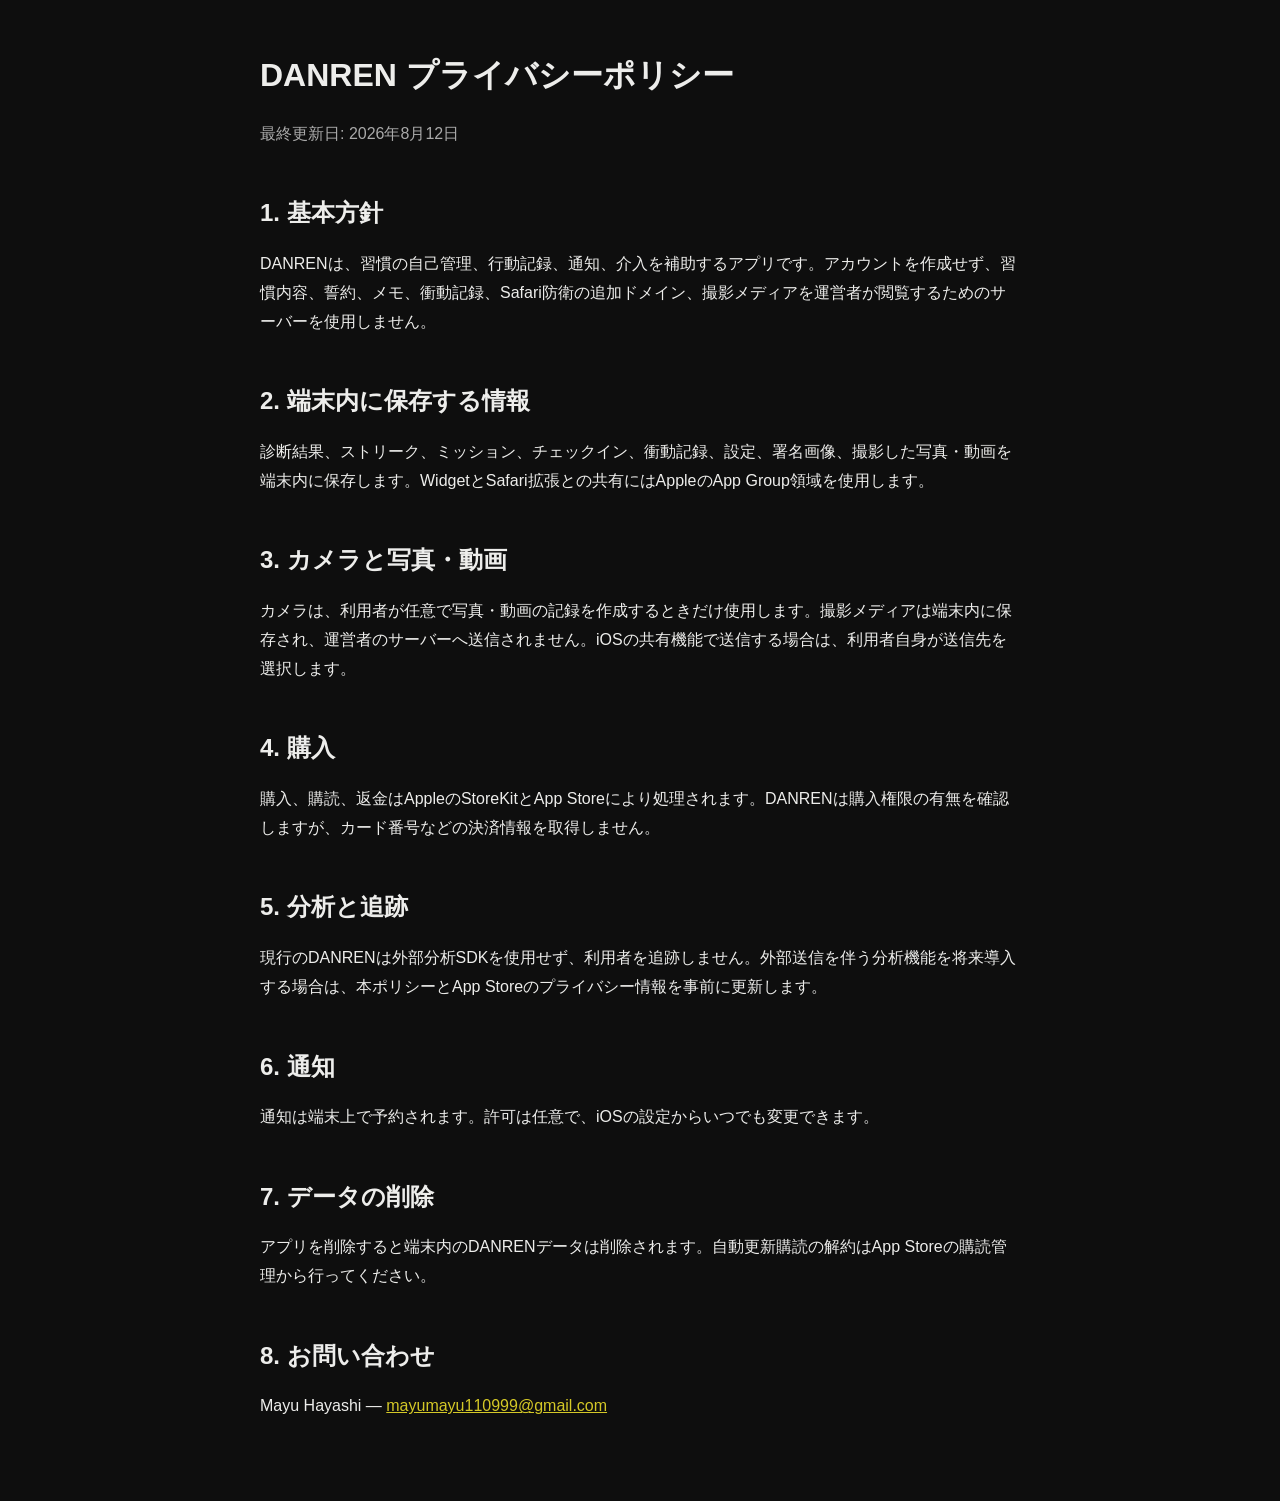
==== danren/privacy.html @ c9399cfd "Publish DANREN legal pages" ====
<!doctype html>
<html lang="ja">
<head>
  <meta charset="utf-8">
  <meta name="viewport" content="width=device-width,initial-scale=1">
  <title>DANREN プライバシーポリシー</title>
  <meta name="description" content="DANRENのプライバシーポリシー">
  <style>body{max-width:760px;margin:auto;padding:32px 20px 64px;background:#0e0e0e;color:#ededeb;font:16px/1.8 -apple-system,BlinkMacSystemFont,sans-serif}h1,h2{line-height:1.4}h2{margin-top:2em}a{color:#d4c827}.meta{color:#aaa}</style>
</head>
<body>
  <h1>DANREN プライバシーポリシー</h1>
  <p class="meta">最終更新日: 2026年8月12日</p>
  <h2>1. 基本方針</h2>
  <p>DANRENは、習慣の自己管理、行動記録、通知、介入を補助するアプリです。アカウントを作成せず、習慣内容、誓約、メモ、衝動記録、Safari防衛の追加ドメイン、撮影メディアを運営者が閲覧するためのサーバーを使用しません。</p>
  <h2>2. 端末内に保存する情報</h2>
  <p>診断結果、ストリーク、ミッション、チェックイン、衝動記録、設定、署名画像、撮影した写真・動画を端末内に保存します。WidgetとSafari拡張との共有にはAppleのApp Group領域を使用します。</p>
  <h2>3. カメラと写真・動画</h2>
  <p>カメラは、利用者が任意で写真・動画の記録を作成するときだけ使用します。撮影メディアは端末内に保存され、運営者のサーバーへ送信されません。iOSの共有機能で送信する場合は、利用者自身が送信先を選択します。</p>
  <h2>4. 購入</h2>
  <p>購入、購読、返金はAppleのStoreKitとApp Storeにより処理されます。DANRENは購入権限の有無を確認しますが、カード番号などの決済情報を取得しません。</p>
  <h2>5. 分析と追跡</h2>
  <p>現行のDANRENは外部分析SDKを使用せず、利用者を追跡しません。外部送信を伴う分析機能を将来導入する場合は、本ポリシーとApp Storeのプライバシー情報を事前に更新します。</p>
  <h2>6. 通知</h2>
  <p>通知は端末上で予約されます。許可は任意で、iOSの設定からいつでも変更できます。</p>
  <h2>7. データの削除</h2>
  <p>アプリを削除すると端末内のDANRENデータは削除されます。自動更新購読の解約はApp Storeの購読管理から行ってください。</p>
  <h2>8. お問い合わせ</h2>
  <p>Mayu Hayashi — <a href="mailto:mayumayu110999@gmail.com">mayumayu110999@gmail.com</a></p>
</body>
</html>
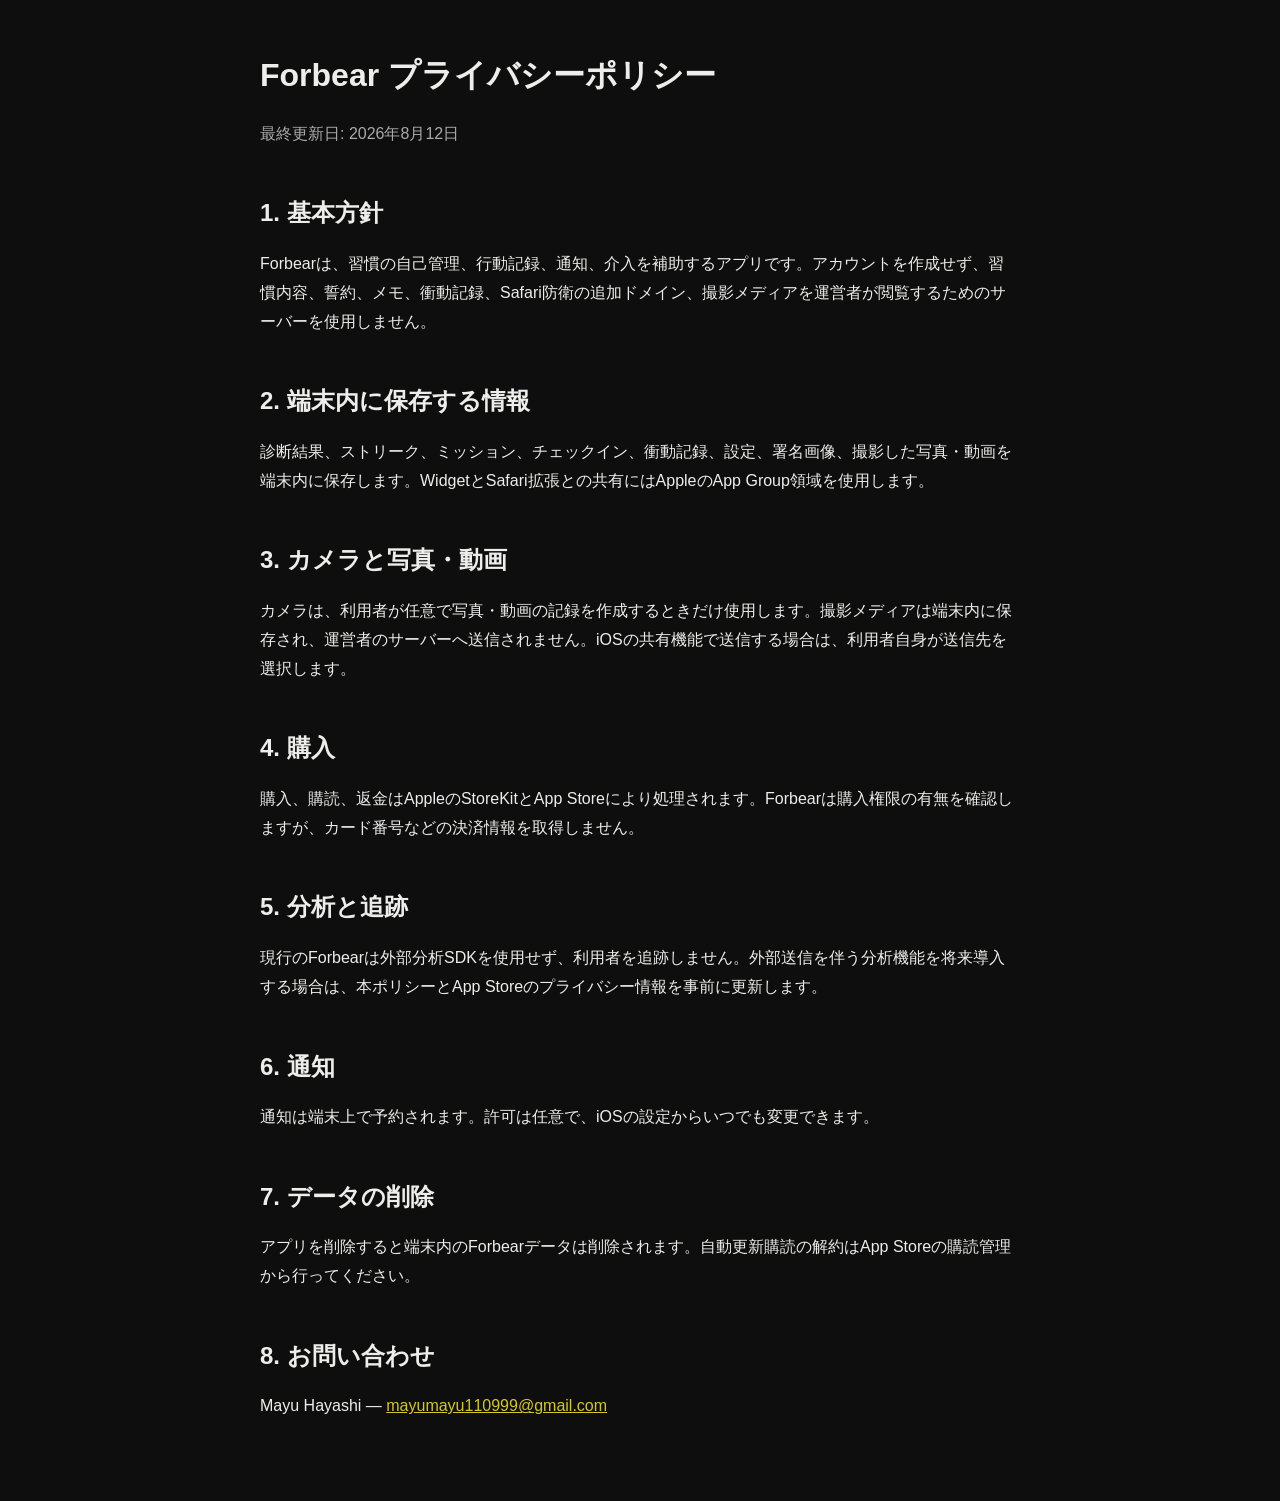
==== commit 47849506: "Rename DANREN legal pages to Forbear" ====
--- a/danren/privacy.html
+++ b/danren/privacy.html
@@ -3,27 +3,27 @@
 <head>
   <meta charset="utf-8">
   <meta name="viewport" content="width=device-width,initial-scale=1">
-  <title>DANREN プライバシーポリシー</title>
-  <meta name="description" content="DANRENのプライバシーポリシー">
+  <title>Forbear プライバシーポリシー</title>
+  <meta name="description" content="Forbearのプライバシーポリシー">
   <style>body{max-width:760px;margin:auto;padding:32px 20px 64px;background:#0e0e0e;color:#ededeb;font:16px/1.8 -apple-system,BlinkMacSystemFont,sans-serif}h1,h2{line-height:1.4}h2{margin-top:2em}a{color:#d4c827}.meta{color:#aaa}</style>
 </head>
 <body>
-  <h1>DANREN プライバシーポリシー</h1>
+  <h1>Forbear プライバシーポリシー</h1>
   <p class="meta">最終更新日: 2026年8月12日</p>
   <h2>1. 基本方針</h2>
-  <p>DANRENは、習慣の自己管理、行動記録、通知、介入を補助するアプリです。アカウントを作成せず、習慣内容、誓約、メモ、衝動記録、Safari防衛の追加ドメイン、撮影メディアを運営者が閲覧するためのサーバーを使用しません。</p>
+  <p>Forbearは、習慣の自己管理、行動記録、通知、介入を補助するアプリです。アカウントを作成せず、習慣内容、誓約、メモ、衝動記録、Safari防衛の追加ドメイン、撮影メディアを運営者が閲覧するためのサーバーを使用しません。</p>
   <h2>2. 端末内に保存する情報</h2>
   <p>診断結果、ストリーク、ミッション、チェックイン、衝動記録、設定、署名画像、撮影した写真・動画を端末内に保存します。WidgetとSafari拡張との共有にはAppleのApp Group領域を使用します。</p>
   <h2>3. カメラと写真・動画</h2>
   <p>カメラは、利用者が任意で写真・動画の記録を作成するときだけ使用します。撮影メディアは端末内に保存され、運営者のサーバーへ送信されません。iOSの共有機能で送信する場合は、利用者自身が送信先を選択します。</p>
   <h2>4. 購入</h2>
-  <p>購入、購読、返金はAppleのStoreKitとApp Storeにより処理されます。DANRENは購入権限の有無を確認しますが、カード番号などの決済情報を取得しません。</p>
+  <p>購入、購読、返金はAppleのStoreKitとApp Storeにより処理されます。Forbearは購入権限の有無を確認しますが、カード番号などの決済情報を取得しません。</p>
   <h2>5. 分析と追跡</h2>
-  <p>現行のDANRENは外部分析SDKを使用せず、利用者を追跡しません。外部送信を伴う分析機能を将来導入する場合は、本ポリシーとApp Storeのプライバシー情報を事前に更新します。</p>
+  <p>現行のForbearは外部分析SDKを使用せず、利用者を追跡しません。外部送信を伴う分析機能を将来導入する場合は、本ポリシーとApp Storeのプライバシー情報を事前に更新します。</p>
   <h2>6. 通知</h2>
   <p>通知は端末上で予約されます。許可は任意で、iOSの設定からいつでも変更できます。</p>
   <h2>7. データの削除</h2>
-  <p>アプリを削除すると端末内のDANRENデータは削除されます。自動更新購読の解約はApp Storeの購読管理から行ってください。</p>
+  <p>アプリを削除すると端末内のForbearデータは削除されます。自動更新購読の解約はApp Storeの購読管理から行ってください。</p>
   <h2>8. お問い合わせ</h2>
   <p>Mayu Hayashi — <a href="mailto:mayumayu110999@gmail.com">mayumayu110999@gmail.com</a></p>
 </body>
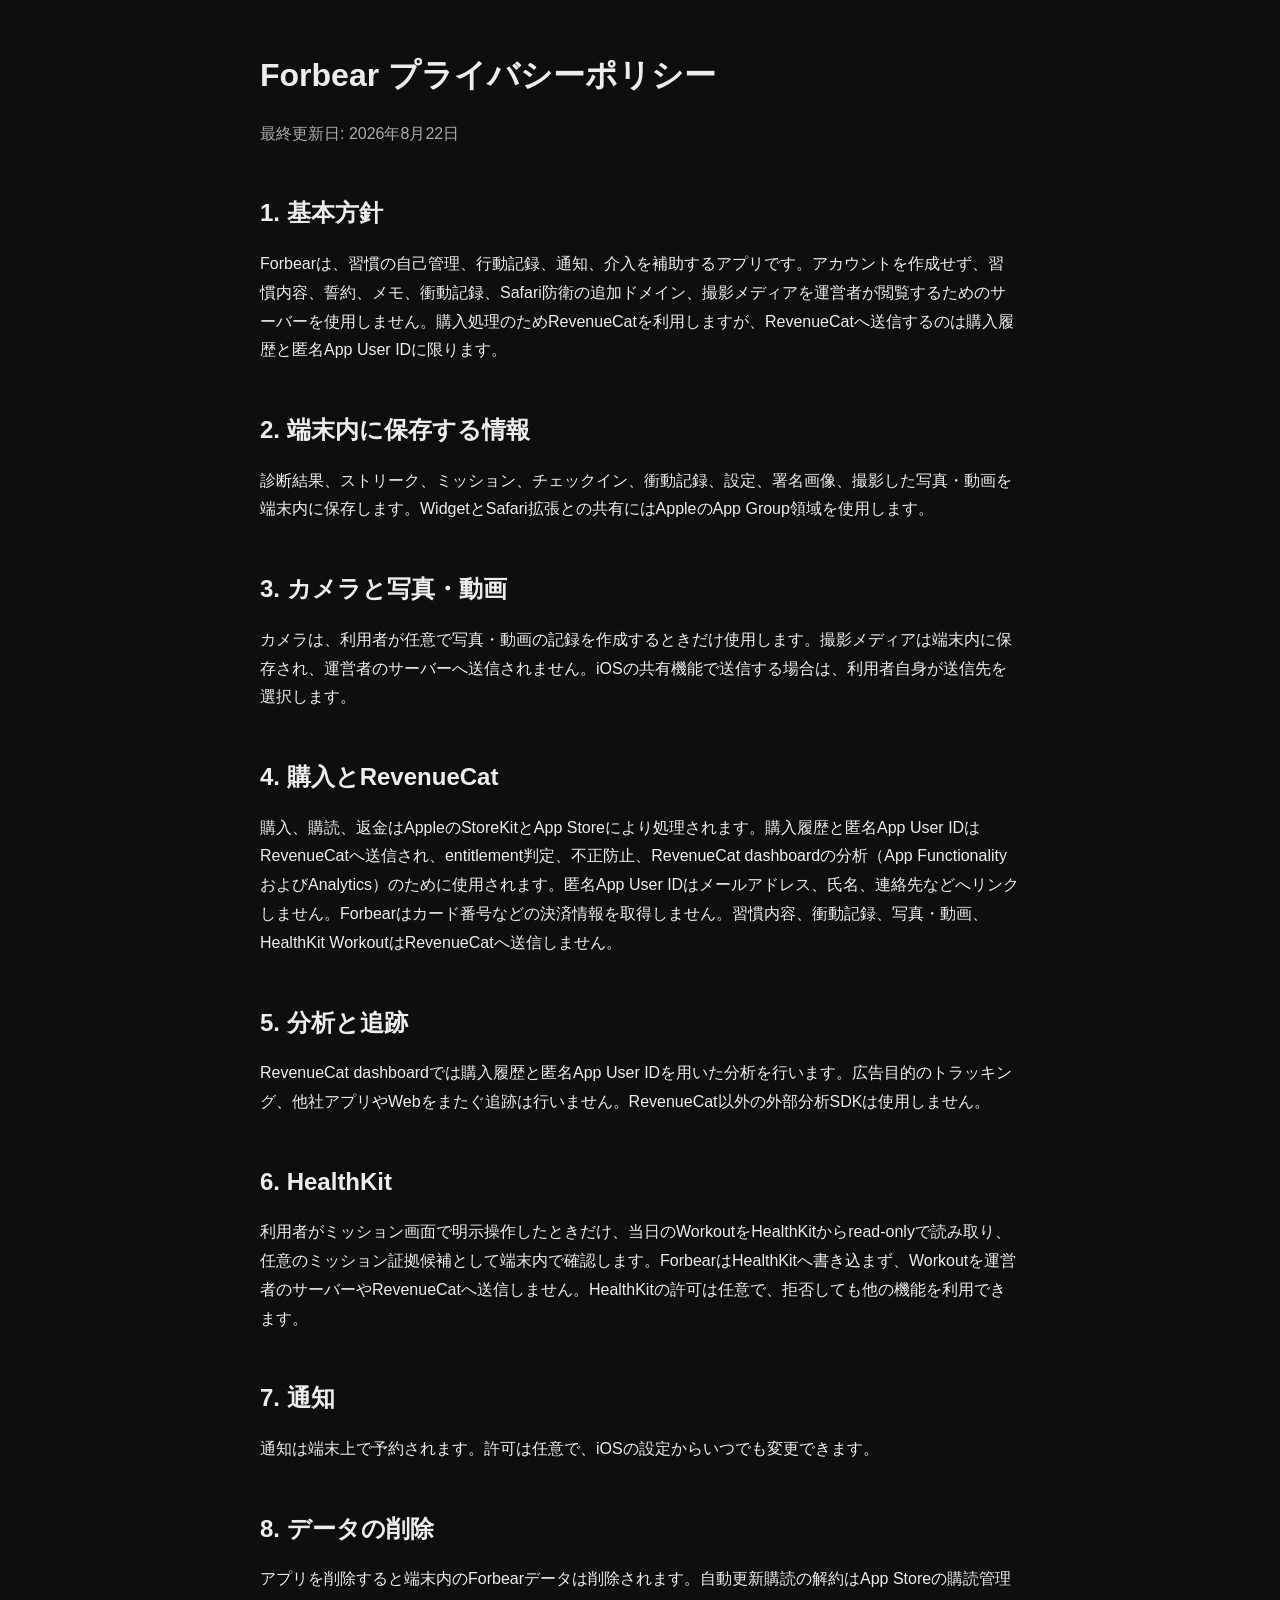
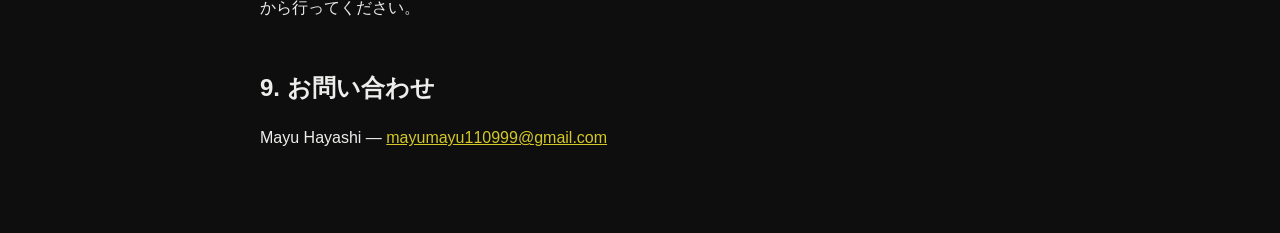
==== commit 6bf4735e: "Update Forbear legal pages" ====
--- a/danren/privacy.html
+++ b/danren/privacy.html
@@ -9,22 +9,24 @@
 </head>
 <body>
   <h1>Forbear プライバシーポリシー</h1>
-  <p class="meta">最終更新日: 2026年8月12日</p>
+  <p class="meta">最終更新日: 2026年8月22日</p>
   <h2>1. 基本方針</h2>
-  <p>Forbearは、習慣の自己管理、行動記録、通知、介入を補助するアプリです。アカウントを作成せず、習慣内容、誓約、メモ、衝動記録、Safari防衛の追加ドメイン、撮影メディアを運営者が閲覧するためのサーバーを使用しません。</p>
+  <p>Forbearは、習慣の自己管理、行動記録、通知、介入を補助するアプリです。アカウントを作成せず、習慣内容、誓約、メモ、衝動記録、Safari防衛の追加ドメイン、撮影メディアを運営者が閲覧するためのサーバーを使用しません。購入処理のためRevenueCatを利用しますが、RevenueCatへ送信するのは購入履歴と匿名App User IDに限ります。</p>
   <h2>2. 端末内に保存する情報</h2>
   <p>診断結果、ストリーク、ミッション、チェックイン、衝動記録、設定、署名画像、撮影した写真・動画を端末内に保存します。WidgetとSafari拡張との共有にはAppleのApp Group領域を使用します。</p>
   <h2>3. カメラと写真・動画</h2>
   <p>カメラは、利用者が任意で写真・動画の記録を作成するときだけ使用します。撮影メディアは端末内に保存され、運営者のサーバーへ送信されません。iOSの共有機能で送信する場合は、利用者自身が送信先を選択します。</p>
-  <h2>4. 購入</h2>
-  <p>購入、購読、返金はAppleのStoreKitとApp Storeにより処理されます。Forbearは購入権限の有無を確認しますが、カード番号などの決済情報を取得しません。</p>
+  <h2>4. 購入とRevenueCat</h2>
+  <p>購入、購読、返金はAppleのStoreKitとApp Storeにより処理されます。購入履歴と匿名App User IDはRevenueCatへ送信され、entitlement判定、不正防止、RevenueCat dashboardの分析（App FunctionalityおよびAnalytics）のために使用されます。匿名App User IDはメールアドレス、氏名、連絡先などへリンクしません。Forbearはカード番号などの決済情報を取得しません。習慣内容、衝動記録、写真・動画、HealthKit WorkoutはRevenueCatへ送信しません。</p>
   <h2>5. 分析と追跡</h2>
-  <p>現行のForbearは外部分析SDKを使用せず、利用者を追跡しません。外部送信を伴う分析機能を将来導入する場合は、本ポリシーとApp Storeのプライバシー情報を事前に更新します。</p>
-  <h2>6. 通知</h2>
+  <p>RevenueCat dashboardでは購入履歴と匿名App User IDを用いた分析を行います。広告目的のトラッキング、他社アプリやWebをまたぐ追跡は行いません。RevenueCat以外の外部分析SDKは使用しません。</p>
+  <h2>6. HealthKit</h2>
+  <p>利用者がミッション画面で明示操作したときだけ、当日のWorkoutをHealthKitからread-onlyで読み取り、任意のミッション証拠候補として端末内で確認します。ForbearはHealthKitへ書き込まず、Workoutを運営者のサーバーやRevenueCatへ送信しません。HealthKitの許可は任意で、拒否しても他の機能を利用できます。</p>
+  <h2>7. 通知</h2>
   <p>通知は端末上で予約されます。許可は任意で、iOSの設定からいつでも変更できます。</p>
-  <h2>7. データの削除</h2>
+  <h2>8. データの削除</h2>
   <p>アプリを削除すると端末内のForbearデータは削除されます。自動更新購読の解約はApp Storeの購読管理から行ってください。</p>
-  <h2>8. お問い合わせ</h2>
+  <h2>9. お問い合わせ</h2>
   <p>Mayu Hayashi — <a href="mailto:mayumayu110999@gmail.com">mayumayu110999@gmail.com</a></p>
 </body>
 </html>
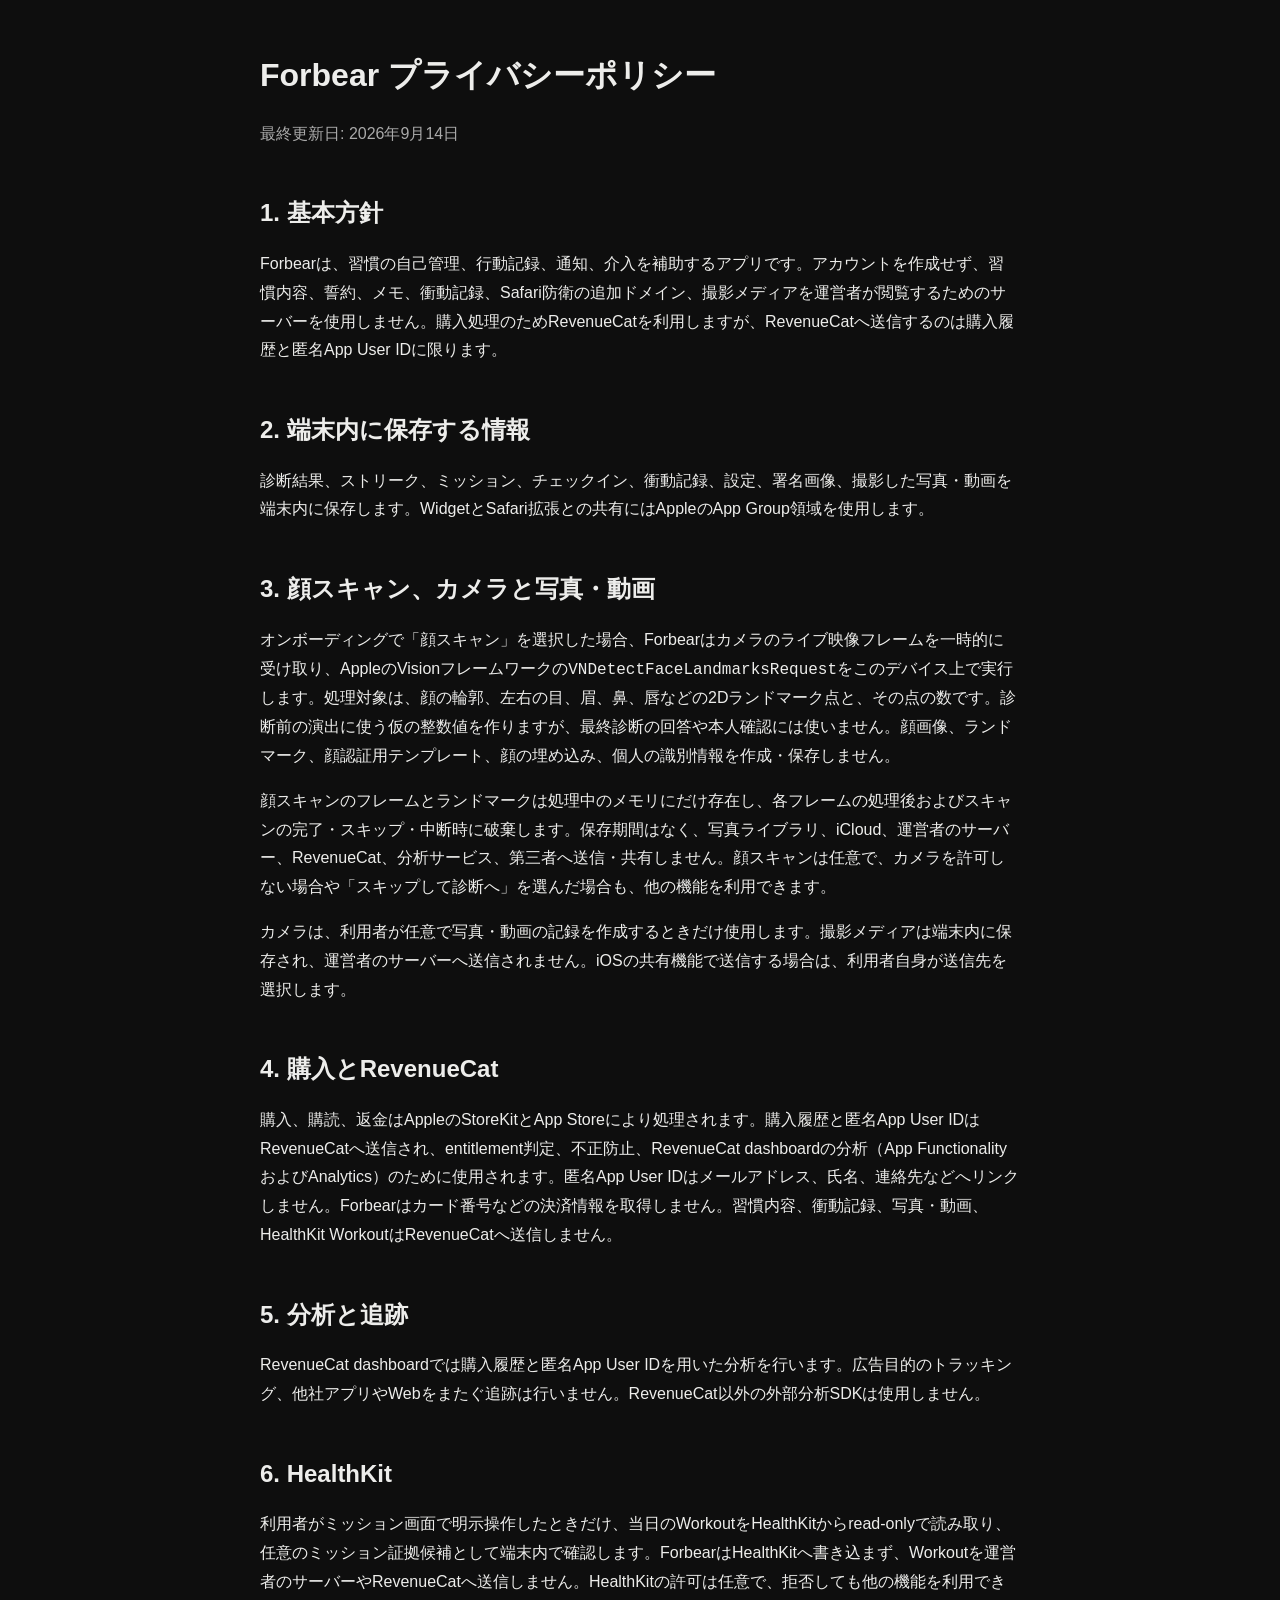
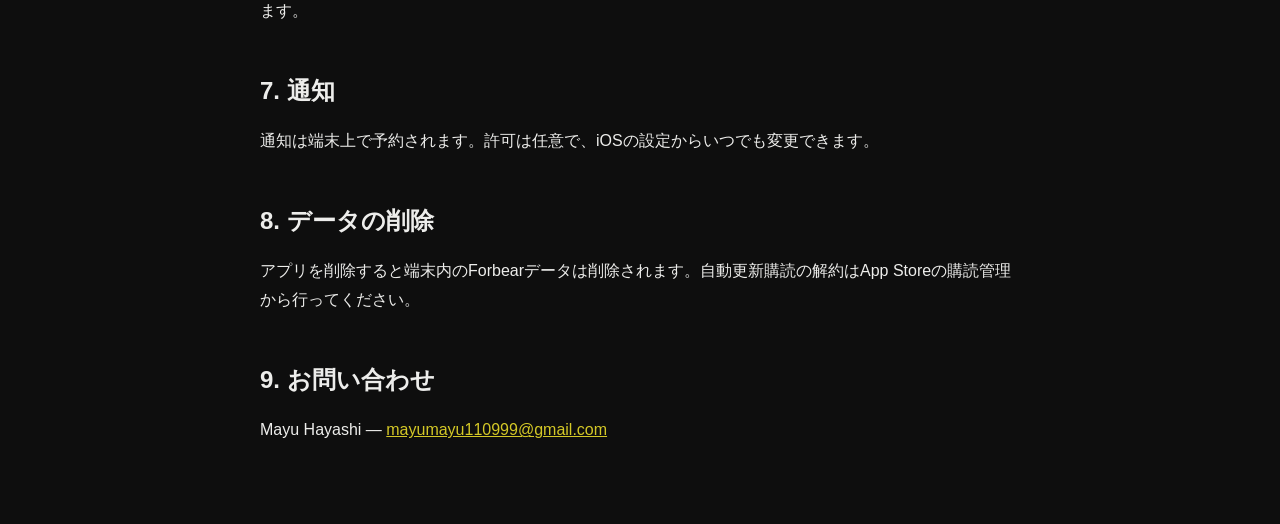
==== commit 6935e29b: "docs: clarify Forbear face scan privacy" ====
--- a/danren/privacy.html
+++ b/danren/privacy.html
@@ -9,12 +9,14 @@
 </head>
 <body>
   <h1>Forbear プライバシーポリシー</h1>
-  <p class="meta">最終更新日: 2026年8月22日</p>
+  <p class="meta">最終更新日: 2026年9月14日</p>
   <h2>1. 基本方針</h2>
   <p>Forbearは、習慣の自己管理、行動記録、通知、介入を補助するアプリです。アカウントを作成せず、習慣内容、誓約、メモ、衝動記録、Safari防衛の追加ドメイン、撮影メディアを運営者が閲覧するためのサーバーを使用しません。購入処理のためRevenueCatを利用しますが、RevenueCatへ送信するのは購入履歴と匿名App User IDに限ります。</p>
   <h2>2. 端末内に保存する情報</h2>
   <p>診断結果、ストリーク、ミッション、チェックイン、衝動記録、設定、署名画像、撮影した写真・動画を端末内に保存します。WidgetとSafari拡張との共有にはAppleのApp Group領域を使用します。</p>
-  <h2>3. カメラと写真・動画</h2>
+  <h2>3. 顔スキャン、カメラと写真・動画</h2>
+  <p>オンボーディングで「顔スキャン」を選択した場合、Forbearはカメラのライブ映像フレームを一時的に受け取り、AppleのVisionフレームワークの<code>VNDetectFaceLandmarksRequest</code>をこのデバイス上で実行します。処理対象は、顔の輪郭、左右の目、眉、鼻、唇などの2Dランドマーク点と、その点の数です。診断前の演出に使う仮の整数値を作りますが、最終診断の回答や本人確認には使いません。顔画像、ランドマーク、顔認証用テンプレート、顔の埋め込み、個人の識別情報を作成・保存しません。</p>
+  <p>顔スキャンのフレームとランドマークは処理中のメモリにだけ存在し、各フレームの処理後およびスキャンの完了・スキップ・中断時に破棄します。保存期間はなく、写真ライブラリ、iCloud、運営者のサーバー、RevenueCat、分析サービス、第三者へ送信・共有しません。顔スキャンは任意で、カメラを許可しない場合や「スキップして診断へ」を選んだ場合も、他の機能を利用できます。</p>
   <p>カメラは、利用者が任意で写真・動画の記録を作成するときだけ使用します。撮影メディアは端末内に保存され、運営者のサーバーへ送信されません。iOSの共有機能で送信する場合は、利用者自身が送信先を選択します。</p>
   <h2>4. 購入とRevenueCat</h2>
   <p>購入、購読、返金はAppleのStoreKitとApp Storeにより処理されます。購入履歴と匿名App User IDはRevenueCatへ送信され、entitlement判定、不正防止、RevenueCat dashboardの分析（App FunctionalityおよびAnalytics）のために使用されます。匿名App User IDはメールアドレス、氏名、連絡先などへリンクしません。Forbearはカード番号などの決済情報を取得しません。習慣内容、衝動記録、写真・動画、HealthKit WorkoutはRevenueCatへ送信しません。</p>
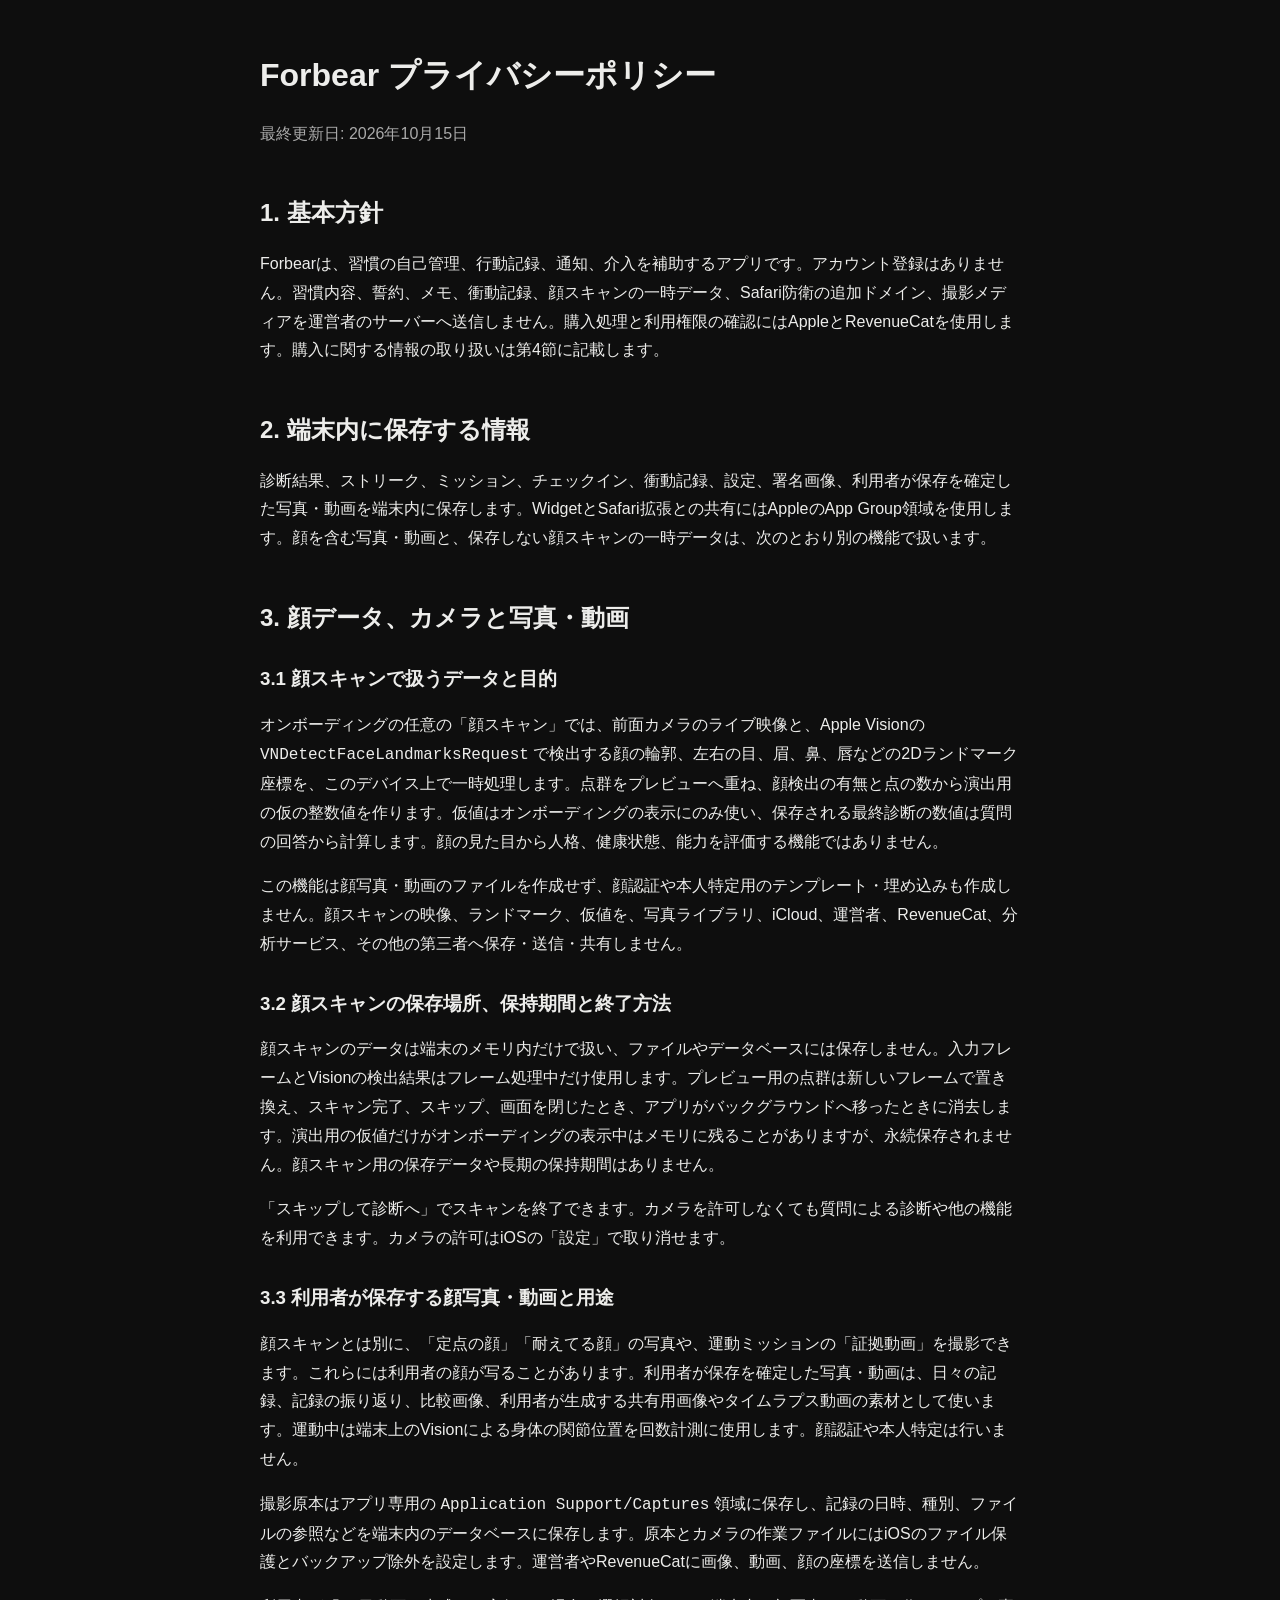
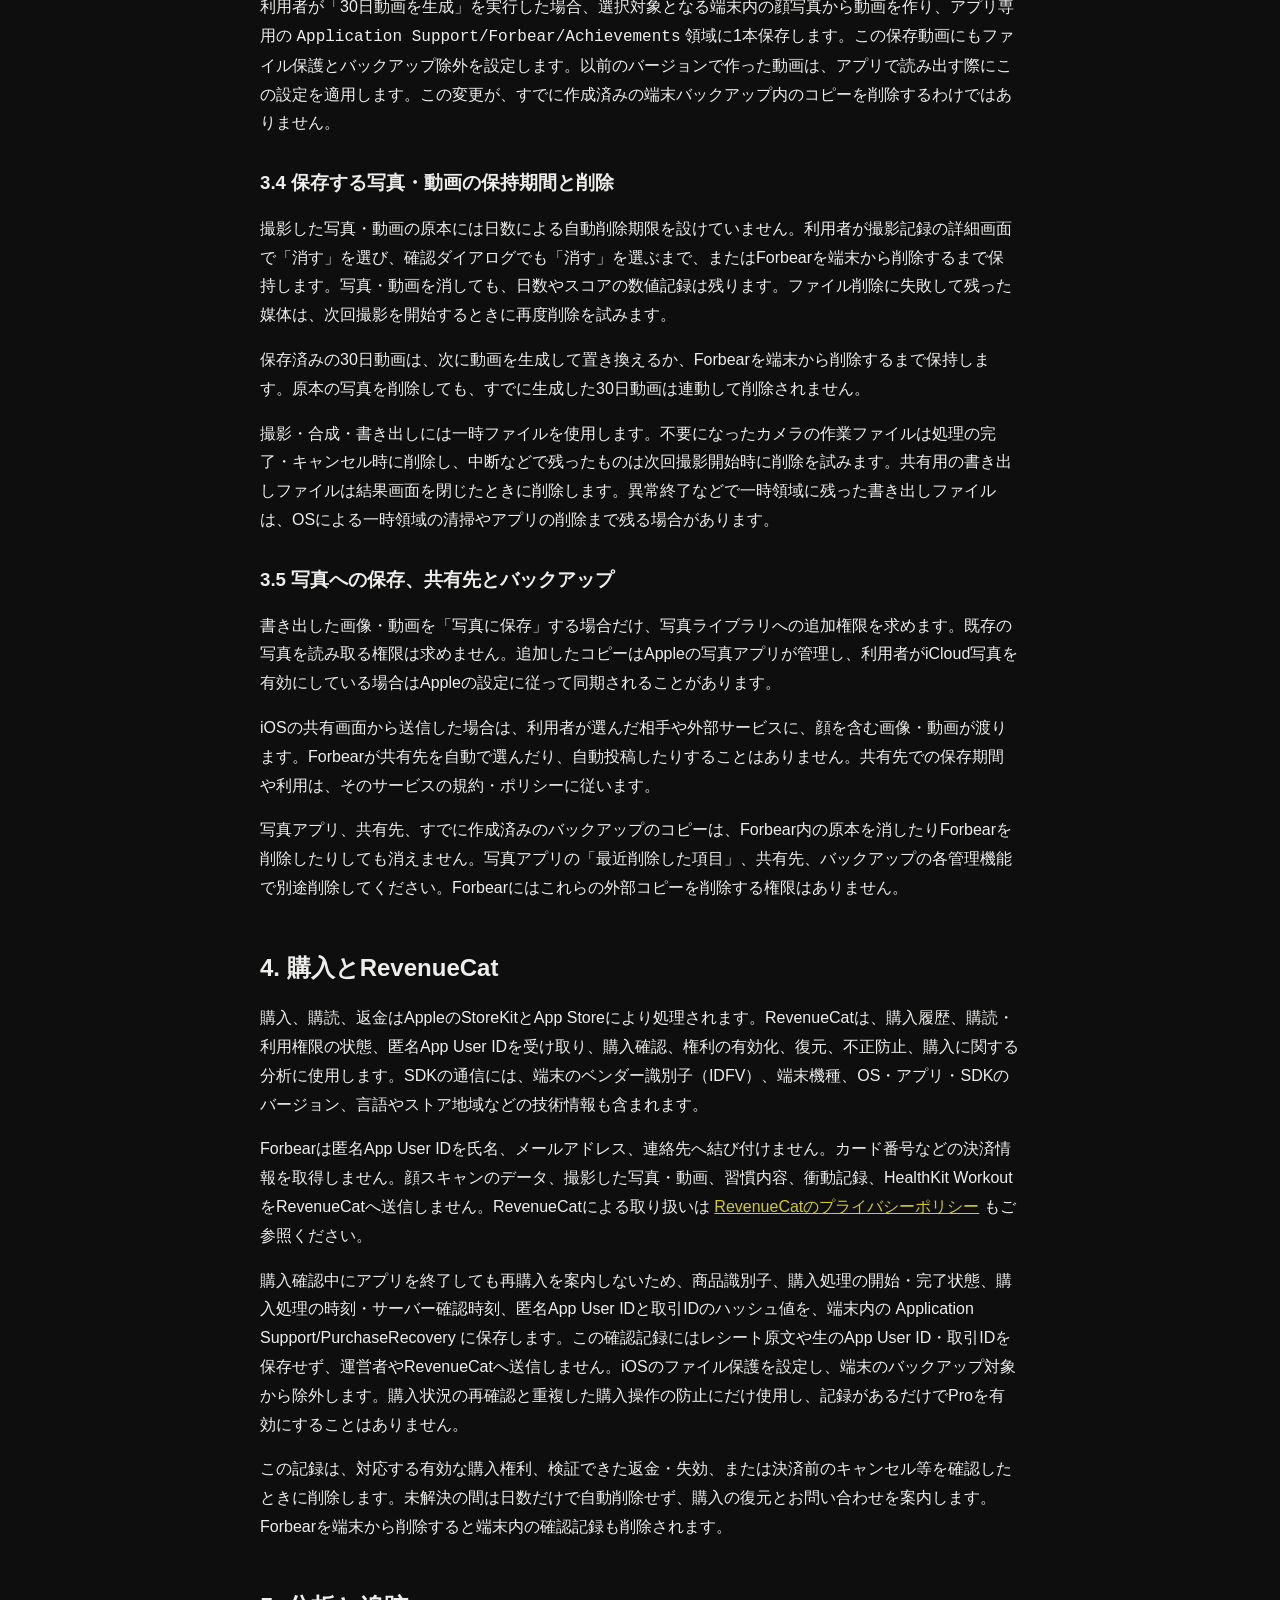
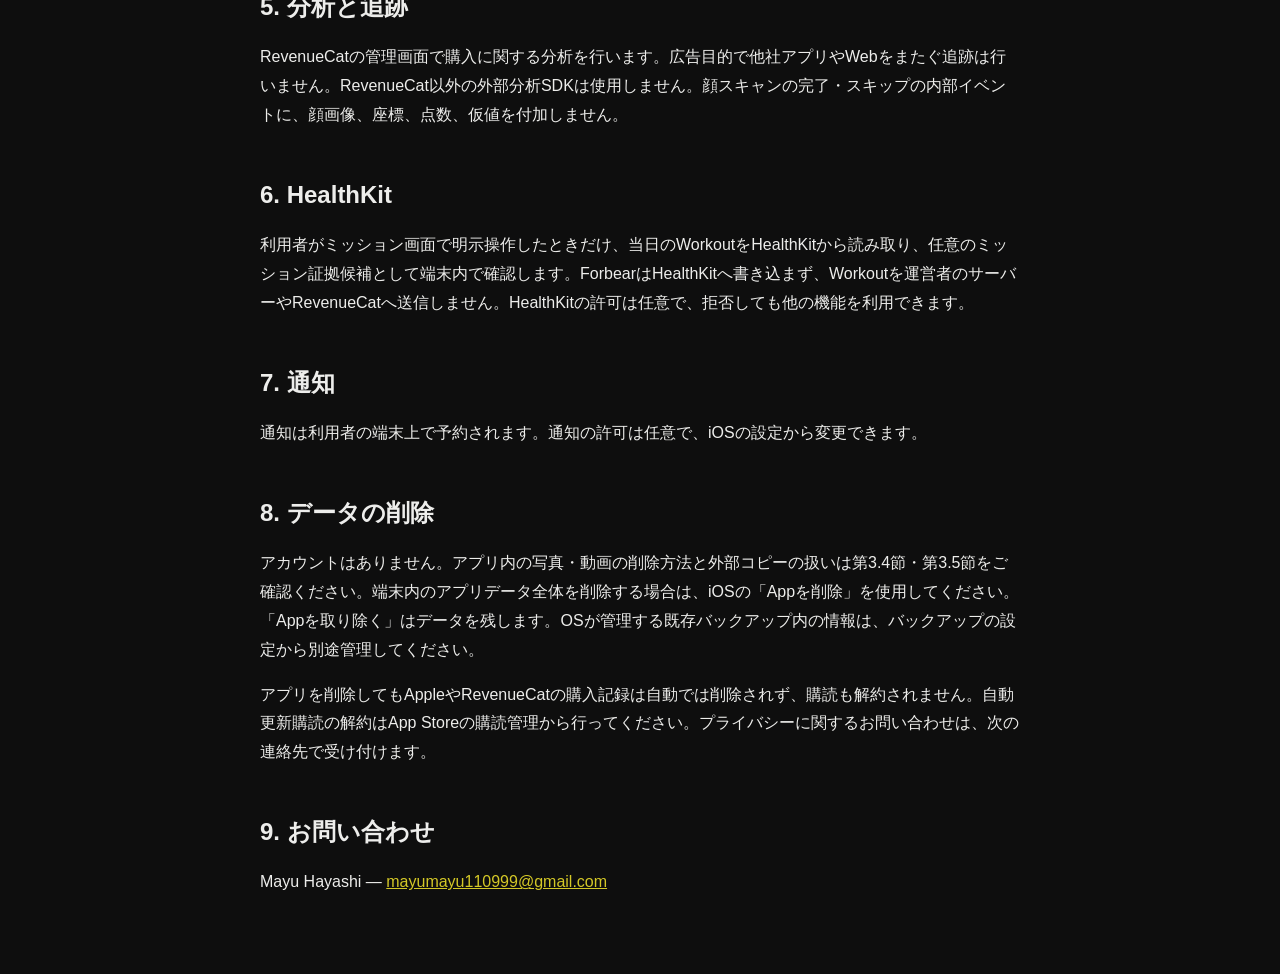
==== commit 221152c8: "docs: publish Forbear privacy policy with face data sections 3.1-3.5 Co-Authored-By: Claude Opus 5.5" ====
--- a/danren/privacy.html
+++ b/danren/privacy.html
@@ -4,31 +4,50 @@
   <meta charset="utf-8">
   <meta name="viewport" content="width=device-width,initial-scale=1">
   <title>Forbear プライバシーポリシー</title>
-  <meta name="description" content="Forbearのプライバシーポリシー">
-  <style>body{max-width:760px;margin:auto;padding:32px 20px 64px;background:#0e0e0e;color:#ededeb;font:16px/1.8 -apple-system,BlinkMacSystemFont,sans-serif}h1,h2{line-height:1.4}h2{margin-top:2em}a{color:#d4c827}.meta{color:#aaa}</style>
+  <meta name="description" content="Forbearのプライバシーポリシー。顔スキャン、保存する写真・動画、共有と削除について。">
+  <style>body{max-width:760px;margin:auto;padding:32px 20px 64px;background:#0e0e0e;color:#ededeb;font:16px/1.8 -apple-system,BlinkMacSystemFont,sans-serif}h1,h2,h3{line-height:1.4}h2{margin-top:2em}h3{margin-top:1.7em}a{color:#d4c827}code{overflow-wrap:anywhere}.meta{color:#aaa}</style>
 </head>
 <body>
   <h1>Forbear プライバシーポリシー</h1>
-  <p class="meta">最終更新日: 2026年9月14日</p>
-  <h2>1. 基本方針</h2>
-  <p>Forbearは、習慣の自己管理、行動記録、通知、介入を補助するアプリです。アカウントを作成せず、習慣内容、誓約、メモ、衝動記録、Safari防衛の追加ドメイン、撮影メディアを運営者が閲覧するためのサーバーを使用しません。購入処理のためRevenueCatを利用しますが、RevenueCatへ送信するのは購入履歴と匿名App User IDに限ります。</p>
-  <h2>2. 端末内に保存する情報</h2>
-  <p>診断結果、ストリーク、ミッション、チェックイン、衝動記録、設定、署名画像、撮影した写真・動画を端末内に保存します。WidgetとSafari拡張との共有にはAppleのApp Group領域を使用します。</p>
-  <h2>3. 顔スキャン、カメラと写真・動画</h2>
-  <p>オンボーディングで「顔スキャン」を選択した場合、Forbearはカメラのライブ映像フレームを一時的に受け取り、AppleのVisionフレームワークの<code>VNDetectFaceLandmarksRequest</code>をこのデバイス上で実行します。処理対象は、顔の輪郭、左右の目、眉、鼻、唇などの2Dランドマーク点と、その点の数です。診断前の演出に使う仮の整数値を作りますが、最終診断の回答や本人確認には使いません。顔画像、ランドマーク、顔認証用テンプレート、顔の埋め込み、個人の識別情報を作成・保存しません。</p>
-  <p>顔スキャンのフレームとランドマークは処理中のメモリにだけ存在し、各フレームの処理後およびスキャンの完了・スキップ・中断時に破棄します。保存期間はなく、写真ライブラリ、iCloud、運営者のサーバー、RevenueCat、分析サービス、第三者へ送信・共有しません。顔スキャンは任意で、カメラを許可しない場合や「スキップして診断へ」を選んだ場合も、他の機能を利用できます。</p>
-  <p>カメラは、利用者が任意で写真・動画の記録を作成するときだけ使用します。撮影メディアは端末内に保存され、運営者のサーバーへ送信されません。iOSの共有機能で送信する場合は、利用者自身が送信先を選択します。</p>
-  <h2>4. 購入とRevenueCat</h2>
-  <p>購入、購読、返金はAppleのStoreKitとApp Storeにより処理されます。購入履歴と匿名App User IDはRevenueCatへ送信され、entitlement判定、不正防止、RevenueCat dashboardの分析（App FunctionalityおよびAnalytics）のために使用されます。匿名App User IDはメールアドレス、氏名、連絡先などへリンクしません。Forbearはカード番号などの決済情報を取得しません。習慣内容、衝動記録、写真・動画、HealthKit WorkoutはRevenueCatへ送信しません。</p>
-  <h2>5. 分析と追跡</h2>
-  <p>RevenueCat dashboardでは購入履歴と匿名App User IDを用いた分析を行います。広告目的のトラッキング、他社アプリやWebをまたぐ追跡は行いません。RevenueCat以外の外部分析SDKは使用しません。</p>
-  <h2>6. HealthKit</h2>
-  <p>利用者がミッション画面で明示操作したときだけ、当日のWorkoutをHealthKitからread-onlyで読み取り、任意のミッション証拠候補として端末内で確認します。ForbearはHealthKitへ書き込まず、Workoutを運営者のサーバーやRevenueCatへ送信しません。HealthKitの許可は任意で、拒否しても他の機能を利用できます。</p>
-  <h2>7. 通知</h2>
-  <p>通知は端末上で予約されます。許可は任意で、iOSの設定からいつでも変更できます。</p>
-  <h2>8. データの削除</h2>
-  <p>アプリを削除すると端末内のForbearデータは削除されます。自動更新購読の解約はApp Storeの購読管理から行ってください。</p>
-  <h2>9. お問い合わせ</h2>
+  <p class="meta">最終更新日: 2026年10月15日</p>
+  <h2 id="section-1">1. 基本方針</h2>
+  <p>Forbearは、習慣の自己管理、行動記録、通知、介入を補助するアプリです。アカウント登録はありません。習慣内容、誓約、メモ、衝動記録、顔スキャンの一時データ、Safari防衛の追加ドメイン、撮影メディアを運営者のサーバーへ送信しません。購入処理と利用権限の確認にはAppleとRevenueCatを使用します。購入に関する情報の取り扱いは第4節に記載します。</p>
+  <h2 id="section-2">2. 端末内に保存する情報</h2>
+  <p>診断結果、ストリーク、ミッション、チェックイン、衝動記録、設定、署名画像、利用者が保存を確定した写真・動画を端末内に保存します。WidgetとSafari拡張との共有にはAppleのApp Group領域を使用します。顔を含む写真・動画と、保存しない顔スキャンの一時データは、次のとおり別の機能で扱います。</p>
+  <h2 id="section-3">3. 顔データ、カメラと写真・動画</h2>
+  <h3 id="section-3.1">3.1 顔スキャンで扱うデータと目的</h3>
+  <p>オンボーディングの任意の「顔スキャン」では、前面カメラのライブ映像と、Apple Visionの <code>VNDetectFaceLandmarksRequest</code> で検出する顔の輪郭、左右の目、眉、鼻、唇などの2Dランドマーク座標を、このデバイス上で一時処理します。点群をプレビューへ重ね、顔検出の有無と点の数から演出用の仮の整数値を作ります。仮値はオンボーディングの表示にのみ使い、保存される最終診断の数値は質問の回答から計算します。顔の見た目から人格、健康状態、能力を評価する機能ではありません。</p>
+  <p>この機能は顔写真・動画のファイルを作成せず、顔認証や本人特定用のテンプレート・埋め込みも作成しません。顔スキャンの映像、ランドマーク、仮値を、写真ライブラリ、iCloud、運営者、RevenueCat、分析サービス、その他の第三者へ保存・送信・共有しません。</p>
+  <h3 id="section-3.2">3.2 顔スキャンの保存場所、保持期間と終了方法</h3>
+  <p>顔スキャンのデータは端末のメモリ内だけで扱い、ファイルやデータベースには保存しません。入力フレームとVisionの検出結果はフレーム処理中だけ使用します。プレビュー用の点群は新しいフレームで置き換え、スキャン完了、スキップ、画面を閉じたとき、アプリがバックグラウンドへ移ったときに消去します。演出用の仮値だけがオンボーディングの表示中はメモリに残ることがありますが、永続保存されません。顔スキャン用の保存データや長期の保持期間はありません。</p>
+  <p>「スキップして診断へ」でスキャンを終了できます。カメラを許可しなくても質問による診断や他の機能を利用できます。カメラの許可はiOSの「設定」で取り消せます。</p>
+  <h3 id="section-3.3">3.3 利用者が保存する顔写真・動画と用途</h3>
+  <p>顔スキャンとは別に、「定点の顔」「耐えてる顔」の写真や、運動ミッションの「証拠動画」を撮影できます。これらには利用者の顔が写ることがあります。利用者が保存を確定した写真・動画は、日々の記録、記録の振り返り、比較画像、利用者が生成する共有用画像やタイムラプス動画の素材として使います。運動中は端末上のVisionによる身体の関節位置を回数計測に使用します。顔認証や本人特定は行いません。</p>
+  <p>撮影原本はアプリ専用の <code>Application Support/Captures</code> 領域に保存し、記録の日時、種別、ファイルの参照などを端末内のデータベースに保存します。原本とカメラの作業ファイルにはiOSのファイル保護とバックアップ除外を設定します。運営者やRevenueCatに画像、動画、顔の座標を送信しません。</p>
+  <p>利用者が「30日動画を生成」を実行した場合、選択対象となる端末内の顔写真から動画を作り、アプリ専用の <code>Application Support/Forbear/Achievements</code> 領域に1本保存します。この保存動画にもファイル保護とバックアップ除外を設定します。以前のバージョンで作った動画は、アプリで読み出す際にこの設定を適用します。この変更が、すでに作成済みの端末バックアップ内のコピーを削除するわけではありません。</p>
+  <h3 id="section-3.4">3.4 保存する写真・動画の保持期間と削除</h3>
+  <p>撮影した写真・動画の原本には日数による自動削除期限を設けていません。利用者が撮影記録の詳細画面で「消す」を選び、確認ダイアログでも「消す」を選ぶまで、またはForbearを端末から削除するまで保持します。写真・動画を消しても、日数やスコアの数値記録は残ります。ファイル削除に失敗して残った媒体は、次回撮影を開始するときに再度削除を試みます。</p>
+  <p>保存済みの30日動画は、次に動画を生成して置き換えるか、Forbearを端末から削除するまで保持します。原本の写真を削除しても、すでに生成した30日動画は連動して削除されません。</p>
+  <p>撮影・合成・書き出しには一時ファイルを使用します。不要になったカメラの作業ファイルは処理の完了・キャンセル時に削除し、中断などで残ったものは次回撮影開始時に削除を試みます。共有用の書き出しファイルは結果画面を閉じたときに削除します。異常終了などで一時領域に残った書き出しファイルは、OSによる一時領域の清掃やアプリの削除まで残る場合があります。</p>
+  <h3 id="section-3.5">3.5 写真への保存、共有先とバックアップ</h3>
+  <p>書き出した画像・動画を「写真に保存」する場合だけ、写真ライブラリへの追加権限を求めます。既存の写真を読み取る権限は求めません。追加したコピーはAppleの写真アプリが管理し、利用者がiCloud写真を有効にしている場合はAppleの設定に従って同期されることがあります。</p>
+  <p>iOSの共有画面から送信した場合は、利用者が選んだ相手や外部サービスに、顔を含む画像・動画が渡ります。Forbearが共有先を自動で選んだり、自動投稿したりすることはありません。共有先での保存期間や利用は、そのサービスの規約・ポリシーに従います。</p>
+  <p>写真アプリ、共有先、すでに作成済みのバックアップのコピーは、Forbear内の原本を消したりForbearを削除したりしても消えません。写真アプリの「最近削除した項目」、共有先、バックアップの各管理機能で別途削除してください。Forbearにはこれらの外部コピーを削除する権限はありません。</p>
+  <h2 id="section-4">4. 購入とRevenueCat</h2>
+  <p>購入、購読、返金はAppleのStoreKitとApp Storeにより処理されます。RevenueCatは、購入履歴、購読・利用権限の状態、匿名App User IDを受け取り、購入確認、権利の有効化、復元、不正防止、購入に関する分析に使用します。SDKの通信には、端末のベンダー識別子（IDFV）、端末機種、OS・アプリ・SDKのバージョン、言語やストア地域などの技術情報も含まれます。</p>
+  <p>Forbearは匿名App User IDを氏名、メールアドレス、連絡先へ結び付けません。カード番号などの決済情報を取得しません。顔スキャンのデータ、撮影した写真・動画、習慣内容、衝動記録、HealthKit WorkoutをRevenueCatへ送信しません。RevenueCatによる取り扱いは <a href="https://www.revenuecat.com/privacy">RevenueCatのプライバシーポリシー</a> もご参照ください。</p>
+  <p>購入確認中にアプリを終了しても再購入を案内しないため、商品識別子、購入処理の開始・完了状態、購入処理の時刻・サーバー確認時刻、匿名App User IDと取引IDのハッシュ値を、端末内の Application Support/PurchaseRecovery に保存します。この確認記録にはレシート原文や生のApp User ID・取引IDを保存せず、運営者やRevenueCatへ送信しません。iOSのファイル保護を設定し、端末のバックアップ対象から除外します。購入状況の再確認と重複した購入操作の防止にだけ使用し、記録があるだけでProを有効にすることはありません。</p>
+  <p>この記録は、対応する有効な購入権利、検証できた返金・失効、または決済前のキャンセル等を確認したときに削除します。未解決の間は日数だけで自動削除せず、購入の復元とお問い合わせを案内します。Forbearを端末から削除すると端末内の確認記録も削除されます。</p>
+  <h2 id="section-5">5. 分析と追跡</h2>
+  <p>RevenueCatの管理画面で購入に関する分析を行います。広告目的で他社アプリやWebをまたぐ追跡は行いません。RevenueCat以外の外部分析SDKは使用しません。顔スキャンの完了・スキップの内部イベントに、顔画像、座標、点数、仮値を付加しません。</p>
+  <h2 id="section-6">6. HealthKit</h2>
+  <p>利用者がミッション画面で明示操作したときだけ、当日のWorkoutをHealthKitから読み取り、任意のミッション証拠候補として端末内で確認します。ForbearはHealthKitへ書き込まず、Workoutを運営者のサーバーやRevenueCatへ送信しません。HealthKitの許可は任意で、拒否しても他の機能を利用できます。</p>
+  <h2 id="section-7">7. 通知</h2>
+  <p>通知は利用者の端末上で予約されます。通知の許可は任意で、iOSの設定から変更できます。</p>
+  <h2 id="section-8">8. データの削除</h2>
+  <p>アカウントはありません。アプリ内の写真・動画の削除方法と外部コピーの扱いは第3.4節・第3.5節をご確認ください。端末内のアプリデータ全体を削除する場合は、iOSの「Appを削除」を使用してください。「Appを取り除く」はデータを残します。OSが管理する既存バックアップ内の情報は、バックアップの設定から別途管理してください。</p>
+  <p>アプリを削除してもAppleやRevenueCatの購入記録は自動では削除されず、購読も解約されません。自動更新購読の解約はApp Storeの購読管理から行ってください。プライバシーに関するお問い合わせは、次の連絡先で受け付けます。</p>
+  <h2 id="section-9">9. お問い合わせ</h2>
   <p>Mayu Hayashi — <a href="mailto:mayumayu110999@gmail.com">mayumayu110999@gmail.com</a></p>
 </body>
 </html>
